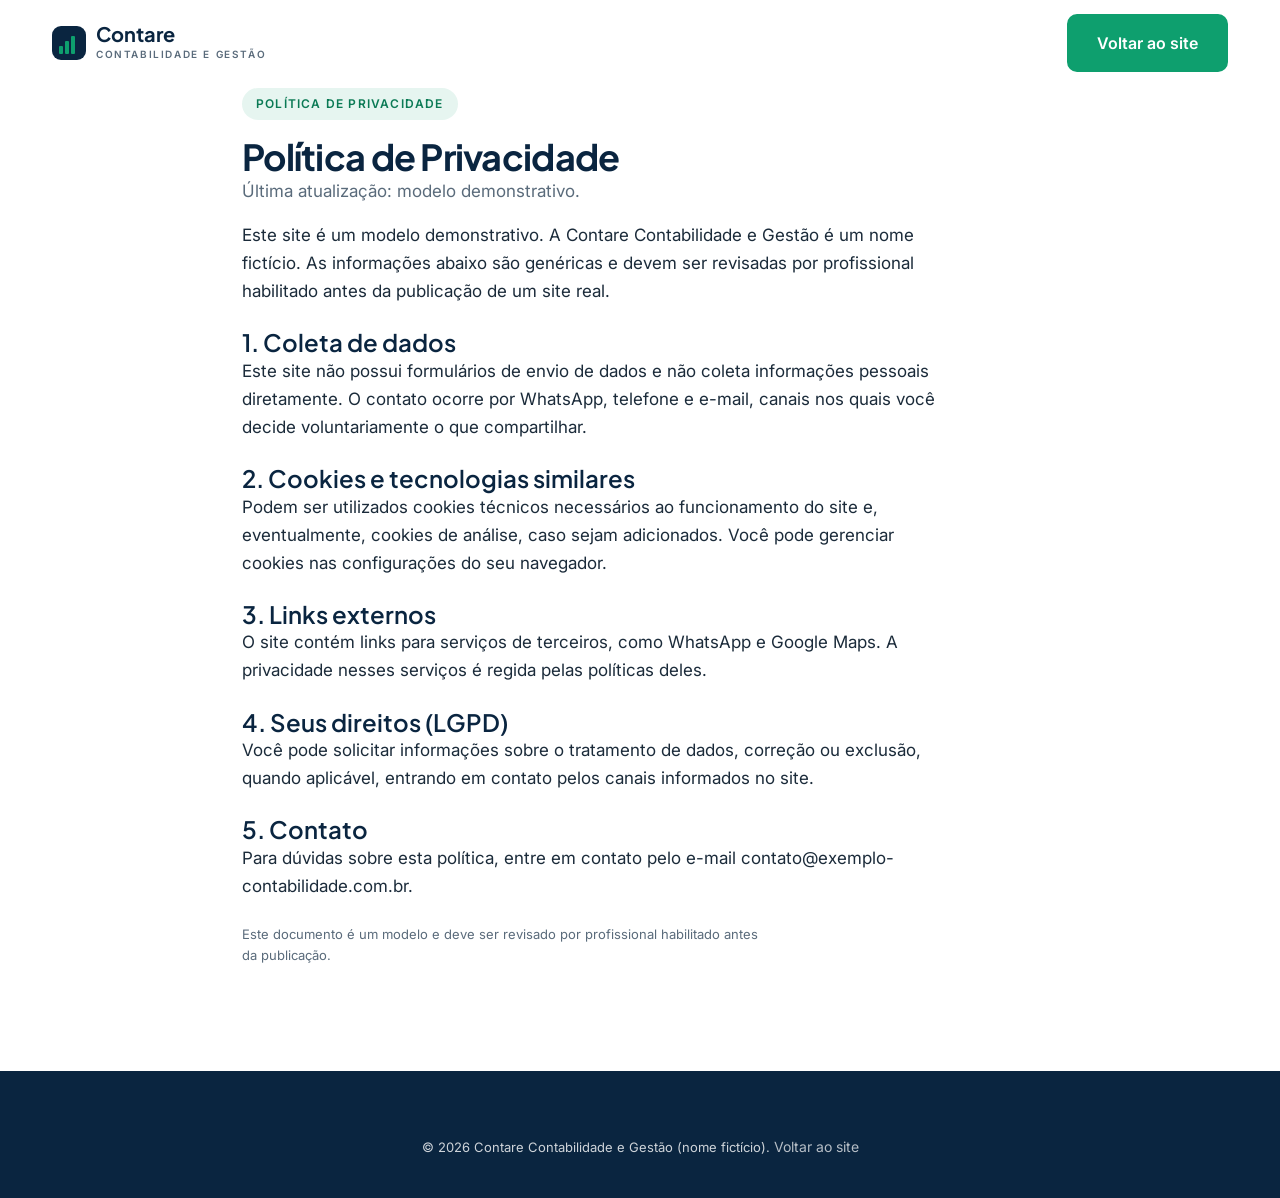
==== politica-de-privacidade.html @ 86873ee8 "first commit" ====
<!DOCTYPE html>
<html lang="pt-BR">
<head>
  <meta charset="UTF-8">
  <meta name="viewport" content="width=device-width, initial-scale=1.0">
  <title>Política de Privacidade | Contare Contabilidade e Gestão</title>
  <meta name="description" content="Política de privacidade do site da Contare Contabilidade e Gestão.">
  <link rel="canonical" href="https://www.seudominio.com.br/politica-de-privacidade.html">
  <meta name="theme-color" content="#0A2540">
  <link rel="icon" type="image/svg+xml" href="favicon/favicon.svg">
  <link rel="preconnect" href="https://fonts.googleapis.com">
  <link rel="preconnect" href="https://fonts.gstatic.com" crossorigin>
  <link href="https://fonts.googleapis.com/css2?family=Plus+Jakarta+Sans:wght@600;700&family=Inter:wght@400;500;600&display=swap" rel="stylesheet">
  <link href="https://cdn.jsdelivr.net/npm/bootstrap@5.3.8/dist/css/bootstrap.min.css" rel="stylesheet" integrity="sha384-sRIl4kxILFvY47J16cr9ZwB07vP4J8+LH7qKQnuqkuIAvNWLzeN8tE5YBujZqJLB" crossorigin="anonymous">
  <link href="https://cdn.jsdelivr.net/npm/bootstrap-icons@1.11.3/font/bootstrap-icons.min.css" rel="stylesheet">
  <link href="css/style.css" rel="stylesheet">
</head>
<body>
  <a class="skip-link" href="#conteudo">Pular para o conteúdo</a>
  <header class="site-header">
    <div class="container">
      <nav class="navbar navbar-expand-lg p-0" aria-label="Navegação principal">
        <a class="brand-logo" href="index.html"><svg width="34" height="34" viewBox="0 0 34 34" aria-hidden="true"><rect width="34" height="34" rx="9" fill="#0A2540"/><rect x="7" y="20" width="4" height="8" rx="1" fill="#0E9F6E"/><rect x="13" y="15" width="4" height="13" rx="1" fill="#0E9F6E"/><rect x="19" y="10" width="4" height="18" rx="1" fill="#0E9F6E"/></svg><div><div class="brand-name">Contare</div><div class="brand-sub">CONTABILIDADE E GESTÃO</div></div></a>
        <div class="ms-auto"><a class="btn-brand" href="index.html">Voltar ao site</a></div>
      </nav>
    </div>
  </header>
  <main id="conteudo" class="section">
    <div class="container" style="max-width:820px;">
      <span class="section-eyebrow">POLÍTICA DE PRIVACIDADE</span>
      <h1 style="font-size:36px;">Política de Privacidade</h1>
      <p style="color:var(--color-muted);">Última atualização: modelo demonstrativo.</p>
      <p>Este site é um modelo demonstrativo. A Contare Contabilidade e Gestão é um nome fictício. As informações abaixo são genéricas e devem ser revisadas por profissional habilitado antes da publicação de um site real.</p>
      <h3 style="margin-top:24px;">1. Coleta de dados</h3>
      <p>Este site não possui formulários de envio de dados e não coleta informações pessoais diretamente. O contato ocorre por WhatsApp, telefone e e-mail, canais nos quais você decide voluntariamente o que compartilhar.</p>
      <h3 style="margin-top:24px;">2. Cookies e tecnologias similares</h3>
      <p>Podem ser utilizados cookies técnicos necessários ao funcionamento do site e, eventualmente, cookies de análise, caso sejam adicionados. Você pode gerenciar cookies nas configurações do seu navegador.</p>
      <h3 style="margin-top:24px;">3. Links externos</h3>
      <p>O site contém links para serviços de terceiros, como WhatsApp e Google Maps. A privacidade nesses serviços é regida pelas políticas deles.</p>
      <h3 style="margin-top:24px;">4. Seus direitos (LGPD)</h3>
      <p>Você pode solicitar informações sobre o tratamento de dados, correção ou exclusão, quando aplicável, entrando em contato pelos canais informados no site.</p>
      <h3 style="margin-top:24px;">5. Contato</h3>
      <p>Para dúvidas sobre esta política, entre em contato pelo e-mail contato@exemplo-contabilidade.com.br.</p>
      <p style="font-size:13px;color:var(--color-muted);margin-top:24px;">Este documento é um modelo e deve ser revisado por profissional habilitado antes da publicação.</p>
    </div>
  </main>
  <footer class="site-footer">
    <div class="container text-center">
      <p style="font-size:13px;">© <span id="year2"></span> Contare Contabilidade e Gestão (nome fictício). <a href="index.html">Voltar ao site</a></p>
    </div>
  </footer>
  <script>document.getElementById('year2').textContent = new Date().getFullYear();</script>
</body>
</html>
---- css/style.css ----
/* =========================================================
   Contare Contabilidade e Gestão — estilos principais
   ========================================================= */

/* ---------- 1. Variáveis ---------- */
:root {
  --color-primary: #0A2540;
  --color-primary-light: #12395F;
  --color-secondary: #0E9F6E;
  --color-secondary-dark: #0B7A55;
  --color-accent: #7ED9A8;
  --color-bg: #FFFFFF;
  --color-surface: #F1F8F5;
  --color-text: #1B2B3A;
  --color-muted: #5A6B7B;
  --color-border: #DCE8E2;
  --color-cta: #0E9F6E;
  --color-whatsapp: #1FA855;
  --font-heading: 'Plus Jakarta Sans', system-ui, -apple-system, sans-serif;
  --font-body: 'Inter', system-ui, -apple-system, sans-serif;
  --radius-sm: 10px; --radius-md: 12px; --radius-lg: 14px; --radius-xl: 16px; --radius-2xl: 20px;
  --shadow-sm: 0 4px 14px rgba(10, 37, 64, 0.06);
  --shadow-md: 0 10px 30px rgba(10, 37, 64, 0.08);
  --shadow-lg: 0 18px 48px rgba(10, 37, 64, 0.12);
  --section-pad-y: 88px;
  --container-max: 1200px;
}

/* ---------- 2. Reset / base ---------- */
*, *::before, *::after { box-sizing: border-box; }
html { scroll-behavior: smooth; scroll-padding-top: 84px; }
body { font-family: var(--font-body); font-size: 17px; line-height: 1.65; color: var(--color-text); background: var(--color-bg); -webkit-font-smoothing: antialiased; text-rendering: optimizeLegibility; overflow-x: hidden; }
img { max-width: 100%; height: auto; display: block; }
a { color: var(--color-secondary-dark); text-decoration: none; }
a:hover { color: var(--color-secondary); }
:focus-visible { outline: 3px solid var(--color-accent); outline-offset: 2px; border-radius: 4px; }
h1, h2, h3, h4 { font-family: var(--font-heading); color: var(--color-primary); line-height: 1.15; margin: 0; }
h1 { font-size: clamp(32px, 5vw, 56px); font-weight: 700; letter-spacing: -0.02em; }
h2 { font-size: clamp(28px, 3.6vw, 40px); font-weight: 700; letter-spacing: -0.01em; }
h3 { font-size: clamp(20px, 2vw, 24px); font-weight: 600; }
p { margin: 0 0 1rem; }
.section p, .hero p { max-width: 65ch; }
.container { max-width: var(--container-max); }
.section { padding: var(--section-pad-y) 0; }
.section-sm { padding: 56px 0; }
.section-surface { background: var(--color-surface); }
.section-dark { background: var(--color-primary); color: #fff; }
.section-dark h1, .section-dark h2, .section-dark h3 { color: #fff; }
.section-dark p { color: rgba(255,255,255,0.85); max-width: 65ch; }
.section-eyebrow { display: inline-block; font-size: 12px; font-weight: 600; letter-spacing: 0.1em; text-transform: uppercase; color: var(--color-secondary-dark); background: rgba(14, 159, 110, 0.1); padding: 6px 14px; border-radius: 999px; margin-bottom: 16px; }
.section-dark .section-eyebrow { color: var(--color-accent); background: rgba(126, 217, 168, 0.15); }
.section-title { margin-bottom: 16px; }
.section-subtitle { color: var(--color-muted); font-size: 18px; max-width: 60ch; margin-bottom: 40px; }
.section-dark .section-subtitle { color: rgba(255,255,255,0.75); }
/* ---------- 3. Botões ---------- */
.btn-brand { display: inline-flex; align-items: center; justify-content: center; gap: 8px; background: var(--color-cta); color: #fff; font-weight: 600; font-size: 16px; padding: 14px 28px; border-radius: var(--radius-sm); border: 2px solid var(--color-cta); transition: background .25s ease, transform .25s ease, box-shadow .25s ease, border-color .25s ease; min-height: 48px; }
.btn-brand:hover { background: var(--color-secondary-dark); border-color: var(--color-secondary-dark); color: #fff; transform: translateY(-1px); box-shadow: var(--shadow-md); }
.btn-brand:focus-visible { outline: 3px solid var(--color-accent); outline-offset: 2px; }
.btn-outline-brand { display: inline-flex; align-items: center; justify-content: center; gap: 8px; background: transparent; color: var(--color-primary); font-weight: 600; font-size: 16px; padding: 14px 28px; border-radius: var(--radius-sm); border: 1.5px solid var(--color-primary); transition: all .25s ease; min-height: 48px; }
.btn-outline-brand:hover { background: var(--color-primary); color: #fff; transform: translateY(-1px); }
.section-dark .btn-outline-brand { color: #fff; border-color: #fff; }
.section-dark .btn-outline-brand:hover { background: #fff; color: var(--color-primary); }
.btn-whatsapp { display: inline-flex; align-items: center; justify-content: center; gap: 8px; background: var(--color-whatsapp); color: #fff; font-weight: 600; font-size: 16px; padding: 14px 28px; border-radius: var(--radius-sm); border: 2px solid var(--color-whatsapp); transition: all .25s ease; min-height: 48px; }
.btn-whatsapp:hover { background: #18894a; border-color: #18894a; color: #fff; transform: translateY(-1px); box-shadow: var(--shadow-md); }
.btn-lg { padding: 16px 32px; font-size: 17px; }

/* ---------- 4. Header ---------- */
.site-header { position: fixed; top: 0; left: 0; right: 0; z-index: 1030; background: rgba(255,255,255,0.85); backdrop-filter: blur(10px); -webkit-backdrop-filter: blur(10px); border-bottom: 1px solid transparent; transition: padding .25s ease, box-shadow .25s ease, background .25s ease; padding: 14px 0; }
.site-header.is-scrolled { padding: 8px 0; box-shadow: var(--shadow-sm); border-bottom-color: var(--color-border); background: rgba(255,255,255,0.95); }
.brand-logo { display: flex; align-items: center; gap: 10px; color: var(--color-primary); }
.brand-logo .brand-name { font-family: var(--font-heading); font-weight: 700; font-size: 20px; color: var(--color-primary); line-height: 1; }
.brand-logo .brand-sub { font-size: 10px; letter-spacing: 0.16em; color: var(--color-muted); font-weight: 600; margin-top: 2px; }
.nav-link-custom { color: var(--color-text); font-weight: 500; font-size: 15px; padding: 8px 12px; border-radius: 8px; transition: color .2s, background .2s; min-height: 44px; display: inline-flex; align-items: center; }
.nav-link-custom:hover, .nav-link-custom.active { color: var(--color-secondary-dark); background: rgba(14,159,110,0.08); }
.skip-link { position: absolute; left: -9999px; top: 0; z-index: 9999; background: var(--color-primary); color: #fff; padding: 10px 16px; border-radius: 0 0 8px 0; }
.skip-link:focus { left: 0; }
@media (max-width: 991.98px) { .navbar-collapse { background: #fff; padding: 16px; border-radius: var(--radius-lg); box-shadow: var(--shadow-md); margin-top: 12px; } .navbar-nav .nav-link-custom { width: 100%; } .navbar-nav .btn-brand { width: 100%; margin-top: 8px; } }
/* ---------- 5. Hero ---------- */
.hero { position: relative; min-height: 85vh; display: flex; align-items: center; background: linear-gradient(180deg, #FFFFFF 0%, var(--color-surface) 100%); padding-top: 100px; overflow: hidden; }
.hero::before { content: ''; position: absolute; inset: 0; background-image: radial-gradient(rgba(14,159,110,0.12) 1px, transparent 1px); background-size: 24px 24px; opacity: 0.6; pointer-events: none; }
.hero-grid { position: relative; z-index: 1; }
.hero-visual { position: relative; }
.hero-img { border-radius: var(--radius-2xl); box-shadow: var(--shadow-lg); aspect-ratio: 4 / 5; object-fit: cover; width: 100%; }
.floating-card { position: absolute; background: #fff; border: 1px solid var(--color-border); border-radius: var(--radius-lg); box-shadow: var(--shadow-md); padding: 14px 16px; font-size: 13px; color: var(--color-text); max-width: 220px; }
.floating-card .fc-title { font-weight: 600; color: var(--color-primary); margin-bottom: 6px; font-size: 13px; }
.floating-card .badge-illustrative { font-size: 10px; color: var(--color-muted); background: var(--color-surface); padding: 2px 8px; border-radius: 999px; display: inline-block; margin-top: 6px; }
.fc-bars { display: flex; align-items: flex-end; gap: 6px; height: 44px; margin-top: 6px; }
.fc-bars span { width: 12px; background: var(--color-secondary); border-radius: 4px 4px 0 0; display: block; transform-origin: bottom; animation: growBar 1.2s ease forwards; }
.fc-bars span:nth-child(1){ height: 30%; animation-delay:.1s; }
.fc-bars span:nth-child(2){ height: 55%; animation-delay:.25s; }
.fc-bars span:nth-child(3){ height: 78%; animation-delay:.4s; }
.fc-bars span:nth-child(4){ height: 100%; animation-delay:.55s; }
@keyframes growBar { from { transform: scaleY(0); } to { transform: scaleY(1); } }
.fc-checklist li { list-style: none; padding: 2px 0; display: flex; align-items: center; gap: 6px; font-size: 13px; }
.fc-checklist li i { color: var(--color-secondary); }
.floating-1 { top: -18px; left: -24px; animation: floatY 6s ease-in-out infinite; }
.floating-2 { bottom: 40px; right: -28px; animation: floatY 7s ease-in-out infinite; }
.floating-3 { top: 40%; right: -20px; animation: floatY 5.5s ease-in-out infinite; }
@keyframes floatY { 0%,100% { transform: translateY(0); } 50% { transform: translateY(-6px); } }
.trust-row { display: flex; flex-wrap: wrap; gap: 16px 24px; margin-top: 24px; }
.trust-item { display: flex; align-items: center; gap: 8px; font-size: 14px; color: var(--color-muted); font-weight: 500; }
.trust-item i { color: var(--color-secondary); font-size: 18px; }
.hero-note { font-size: 12px; color: var(--color-muted); margin-top: 20px; }

/* ---------- 6. Quick services strip ---------- */
.quick-strip { background: #fff; border-radius: var(--radius-xl); box-shadow: var(--shadow-lg); padding: 20px; margin-top: -48px; position: relative; z-index: 2; }
.quick-item { display: flex; align-items: center; gap: 12px; padding: 14px 16px; border-radius: var(--radius-md); border: 1px solid var(--color-border); transition: all .25s; color: var(--color-text); height: 100%; }
.quick-item:hover { border-color: var(--color-secondary); background: var(--color-surface); transform: translateY(-2px); }
.quick-item .qi-icon { width: 44px; height: 44px; border-radius: var(--radius-md); background: rgba(14,159,110,0.1); display: flex; align-items: center; justify-content: center; color: var(--color-secondary-dark); font-size: 20px; flex-shrink: 0; }
.quick-item .qi-title { font-weight: 600; font-size: 15px; color: var(--color-primary); }
/* ---------- 7. Cards ---------- */
.card-base { background: #fff; border: 1px solid var(--color-border); border-radius: var(--radius-lg); box-shadow: var(--shadow-sm); padding: 28px; height: 100%; transition: transform .25s ease, box-shadow .25s ease, border-color .25s ease; }
.card-base:hover { transform: translateY(-4px); box-shadow: var(--shadow-md); border-color: var(--color-secondary); }
.icon-box { width: 48px; height: 48px; border-radius: var(--radius-md); background: rgba(14,159,110,0.1); color: var(--color-secondary-dark); display: flex; align-items: center; justify-content: center; font-size: 22px; margin-bottom: 16px; }
.card-service { display: flex; flex-direction: column; }
.card-service h3 { margin-bottom: 8px; }
.card-service p { color: var(--color-muted); font-size: 15px; flex-grow: 1; }
.card-service .card-link { color: var(--color-secondary-dark); font-weight: 600; font-size: 14px; margin-top: 12px; display: inline-flex; align-items: center; gap: 4px; }
.card-service .card-link:hover { gap: 8px; }

/* ---------- 8. About ---------- */
.about-img { border-radius: var(--radius-2xl); box-shadow: var(--shadow-lg); aspect-ratio: 4/5; object-fit: cover; width: 100%; position: relative; }
.about-geom { position: absolute; bottom: -20px; right: -20px; width: 120px; height: 120px; border-radius: 50%; background: var(--color-accent); opacity: 0.4; z-index: -1; }
.check-list { list-style: none; padding: 0; margin: 20px 0; }
.check-list li { display: flex; align-items: flex-start; gap: 10px; padding: 6px 0; font-size: 16px; }
.check-list li i { color: var(--color-secondary); font-size: 20px; margin-top: 2px; flex-shrink: 0; }
.crc-block { background: var(--color-surface); border: 1px solid var(--color-border); border-radius: var(--radius-md); padding: 16px 20px; font-size: 14px; color: var(--color-muted); margin-top: 20px; }
.crc-block strong { color: var(--color-primary); }

/* ---------- 9. MEI ---------- */
.mei-panel { background: #fff; border: 1px solid var(--color-border); border-radius: var(--radius-xl); box-shadow: var(--shadow-md); padding: 24px; }
.mei-panel .panel-head { display: flex; justify-content: space-between; align-items: center; margin-bottom: 16px; }
.mei-panel .panel-title { font-weight: 600; color: var(--color-primary); font-size: 15px; }
.status-pill { font-size: 11px; font-weight: 600; padding: 4px 10px; border-radius: 999px; }
.status-ok { background: rgba(14,159,110,0.12); color: var(--color-secondary-dark); }
.status-pending { background: rgba(245,158,11,0.12); color: #92400e; }
.mei-row { display: flex; justify-content: space-between; align-items: center; padding: 12px 0; border-bottom: 1px solid var(--color-border); font-size: 14px; }
.mei-row:last-child { border-bottom: none; }
.mei-row .label { color: var(--color-text); }
.mei-row .status { display: flex; align-items: center; gap: 6px; }

/* ---------- 10. Empresas ---------- */
.feature-block { text-align: left; }
.chips { display: flex; flex-wrap: wrap; gap: 8px; margin-top: 20px; }
.chip { display: inline-flex; align-items: center; padding: 8px 14px; border-radius: 999px; background: var(--color-surface); border: 1px solid var(--color-border); font-size: 14px; font-weight: 500; color: var(--color-primary); transition: all .2s; }
.chip:hover { background: var(--color-secondary); color: #fff; border-color: var(--color-secondary); }
/* ---------- 11. Abertura ---------- */
.track-card { background: rgba(255,255,255,0.08); border: 1px solid rgba(255,255,255,0.15); border-radius: var(--radius-lg); padding: 24px; color: #fff; height: 100%; backdrop-filter: blur(4px); }
.track-card h3 { color: #fff; margin-bottom: 12px; }
.track-card ul { list-style: none; padding: 0; margin: 0; }
.track-card li { padding: 6px 0; display: flex; align-items: flex-start; gap: 8px; font-size: 15px; color: rgba(255,255,255,0.85); }
.track-card li i { color: var(--color-accent); margin-top: 4px; }

/* ---------- 12. Como funciona ---------- */
.timeline { position: relative; display: flex; justify-content: space-between; gap: 16px; flex-wrap: wrap; }
.timeline::before { content: ''; position: absolute; top: 30px; left: 5%; right: 5%; height: 2px; background: var(--color-border); z-index: 0; }
.timeline-step { position: relative; z-index: 1; flex: 1; min-width: 160px; text-align: center; padding: 0 8px; }
.timeline-num { width: 60px; height: 60px; border-radius: 50%; background: var(--color-secondary); color: #fff; display: flex; align-items: center; justify-content: center; font-family: var(--font-heading); font-weight: 700; font-size: 22px; margin: 0 auto 16px; box-shadow: var(--shadow-sm); }
.timeline-step h3 { font-size: 17px; margin-bottom: 6px; }
.timeline-step p { font-size: 14px; color: var(--color-muted); margin: 0; }

/* ---------- 13. Diferenciais + gráfico ---------- */
.diff-card { text-align: center; }
.diff-card .icon-box { margin: 0 auto 14px; }
.diff-card h3 { font-size: 17px; margin-bottom: 4px; }
.diff-card p { font-size: 14px; color: var(--color-muted); margin: 0; }
.illustrative-chart { background: #fff; border: 1px solid var(--color-border); border-radius: var(--radius-xl); padding: 24px; box-shadow: var(--shadow-sm); }
.chart-bars { display: flex; align-items: flex-end; gap: 12px; height: 140px; margin-top: 12px; }
.chart-bar { flex: 1; background: linear-gradient(180deg, var(--color-secondary), var(--color-secondary-dark)); border-radius: 6px 6px 0 0; transform-origin: bottom; transform: scaleY(0); transition: transform 1s ease; }
.chart-bar.in-view { transform: scaleY(1); }
.chart-labels { display: flex; gap: 12px; margin-top: 8px; }
.chart-labels span { flex: 1; text-align: center; font-size: 11px; color: var(--color-muted); }
.illustrative-note { font-size: 11px; color: var(--color-muted); margin-top: 8px; font-style: italic; }
.donut-wrap { position: relative; width: 120px; height: 120px; }
.donut-wrap svg { transform: rotate(-90deg); }
.donut-wrap .donut-center { position: absolute; inset: 0; display: flex; align-items: center; justify-content: center; font-size: 12px; font-weight: 600; color: var(--color-muted); }

/* ---------- 14. FAQ ---------- */
.faq-wrap { max-width: 820px; margin: 0 auto; }
.accordion-item { border: 1px solid var(--color-border); border-radius: var(--radius-md) !important; margin-bottom: 12px; overflow: hidden; }
.accordion-button { font-weight: 600; color: var(--color-primary); padding: 18px 20px; }
.accordion-button:not(.collapsed) { background: var(--color-surface); color: var(--color-secondary-dark); box-shadow: none; }
.accordion-body { color: var(--color-muted); font-size: 15px; padding: 0 20px 20px; }

/* ---------- 15. CTA final ---------- */
.cta-final { position: relative; overflow: hidden; }
.cta-final::before { content: ''; position: absolute; top: -60px; right: -60px; width: 240px; height: 240px; border-radius: 50%; background: var(--color-secondary); opacity: 0.15; }
.cta-final::after { content: ''; position: absolute; bottom: -80px; left: -80px; width: 200px; height: 200px; border-radius: 50%; background: var(--color-accent); opacity: 0.12; }

/* ---------- 16. Contato ---------- */
.contact-card { background: #fff; border: 1px solid var(--color-border); border-radius: var(--radius-lg); padding: 24px; height: 100%; }
.contact-item { display: flex; align-items: flex-start; gap: 14px; padding: 12px 0; }
.contact-item i { color: var(--color-secondary); font-size: 22px; margin-top: 2px; }
.contact-item .ci-label { font-size: 12px; color: var(--color-muted); text-transform: uppercase; letter-spacing: 0.08em; font-weight: 600; }
.contact-item .ci-value { color: var(--color-primary); font-weight: 500; font-size: 16px; }
.contact-item a { color: var(--color-primary); }
.contact-item a:hover { color: var(--color-secondary-dark); }
.service-chips { display: flex; flex-wrap: wrap; gap: 8px; }
.service-chip { padding: 10px 16px; border-radius: 999px; border: 1.5px solid var(--color-border); background: #fff; font-size: 14px; font-weight: 500; color: var(--color-text); cursor: pointer; transition: all .2s; min-height: 40px; }
.service-chip:hover { border-color: var(--color-secondary); }
.service-chip.active { background: var(--color-secondary); color: #fff; border-color: var(--color-secondary); }
.service-chip input { position: absolute; opacity: 0; pointer-events: none; }
.map-wrap { border-radius: var(--radius-lg); overflow: hidden; border: 1px solid var(--color-border); }
.map-wrap iframe { width: 100%; height: 260px; border: 0; display: block; }
/* ---------- 17. Footer ---------- */
.site-footer { background: var(--color-primary); color: rgba(255,255,255,0.8); padding: 64px 0 24px; }
.site-footer h4 { color: #fff; font-size: 15px; font-weight: 600; margin-bottom: 16px; }
.site-footer a { color: rgba(255,255,255,0.7); font-size: 14px; }
.site-footer a:hover { color: var(--color-accent); }
.site-footer ul { list-style: none; padding: 0; margin: 0; }
.site-footer li { margin-bottom: 8px; }
.footer-brand .brand-name { color: #fff; }
.footer-brand .brand-sub { color: rgba(255,255,255,0.6); }
.footer-bottom { border-top: 1px solid rgba(255,255,255,0.12); margin-top: 40px; padding-top: 20px; font-size: 13px; color: rgba(255,255,255,0.55); }
.footer-note { font-size: 12px; color: rgba(255,255,255,0.5); margin-top: 8px; line-height: 1.5; }

/* ---------- 18. Floating buttons ---------- */
.fab-whatsapp { position: fixed; bottom: 24px; right: 24px; z-index: 1040; width: 56px; height: 56px; border-radius: 50%; background: var(--color-whatsapp); color: #fff; display: flex; align-items: center; justify-content: center; font-size: 26px; box-shadow: 0 8px 24px rgba(31,168,85,0.4); transition: transform .25s, opacity .25s; opacity: 0; pointer-events: none; transform: translateY(12px); }
.fab-whatsapp.visible { opacity: 1; pointer-events: auto; transform: translateY(0); }
.fab-whatsapp:hover { transform: translateY(-2px) scale(1.05); }
.back-to-top { position: fixed; bottom: 92px; right: 24px; z-index: 1039; width: 44px; height: 44px; border-radius: 50%; background: var(--color-primary); color: #fff; display: flex; align-items: center; justify-content: center; font-size: 18px; box-shadow: var(--shadow-sm); transition: opacity .25s, transform .25s; opacity: 0; pointer-events: none; transform: translateY(12px); }
.back-to-top.visible { opacity: 1; pointer-events: auto; transform: translateY(0); }

/* ---------- 19. Reveal ---------- */
.reveal { opacity: 0; transform: translateY(20px); transition: opacity .7s ease, transform .7s ease; }
.reveal.in-view { opacity: 1; transform: translateY(0); }

/* ---------- 20. Modal ---------- */
.modal-content { border-radius: var(--radius-xl); border: none; box-shadow: var(--shadow-lg); }
.modal-header { border-bottom: 1px solid var(--color-border); padding: 20px 24px; }
.modal-body { padding: 24px; color: var(--color-muted); }
.modal-footer { border-top: 1px solid var(--color-border); padding: 16px 24px; }

/* ---------- 21. Responsividade ---------- */
@media (max-width: 991.98px) {
  :root { --section-pad-y: 64px; }
  .hero { min-height: auto; padding-top: 90px; padding-bottom: 40px; }
  .floating-1, .floating-2, .floating-3 { position: static; margin-top: 12px; max-width: 100%; animation: none; }
  .hero-visual { margin-top: 24px; }
  .hero-img { aspect-ratio: 4 / 3; }
  .timeline::before { display: none; }
  .timeline-step { text-align: left; display: flex; align-items: flex-start; gap: 16px; }
  .timeline-num { margin: 0; flex-shrink: 0; }
  .quick-strip { margin-top: 24px; }
}
@media (max-width: 767.98px) {
  :root { --section-pad-y: 56px; }
  body { font-size: 16px; }
  .floating-card { position: static; margin-bottom: 12px; max-width: 100%; }
  .fab-whatsapp { bottom: 16px; right: 16px; }
  .back-to-top { bottom: 80px; right: 16px; }
  .btn-brand, .btn-outline-brand, .btn-whatsapp { width: 100%; }
}
@media (max-width: 575.98px) { .container { padding-left: 16px; padding-right: 16px; } }

/* ---------- 22. Reduced motion ---------- */
@media (prefers-reduced-motion: reduce) {
  *, *::before, *::after { animation-duration: 0.001ms !important; animation-iteration-count: 1 !important; transition-duration: 0.001ms !important; }
  .reveal { opacity: 1; transform: none; }
  html { scroll-behavior: auto; }
}
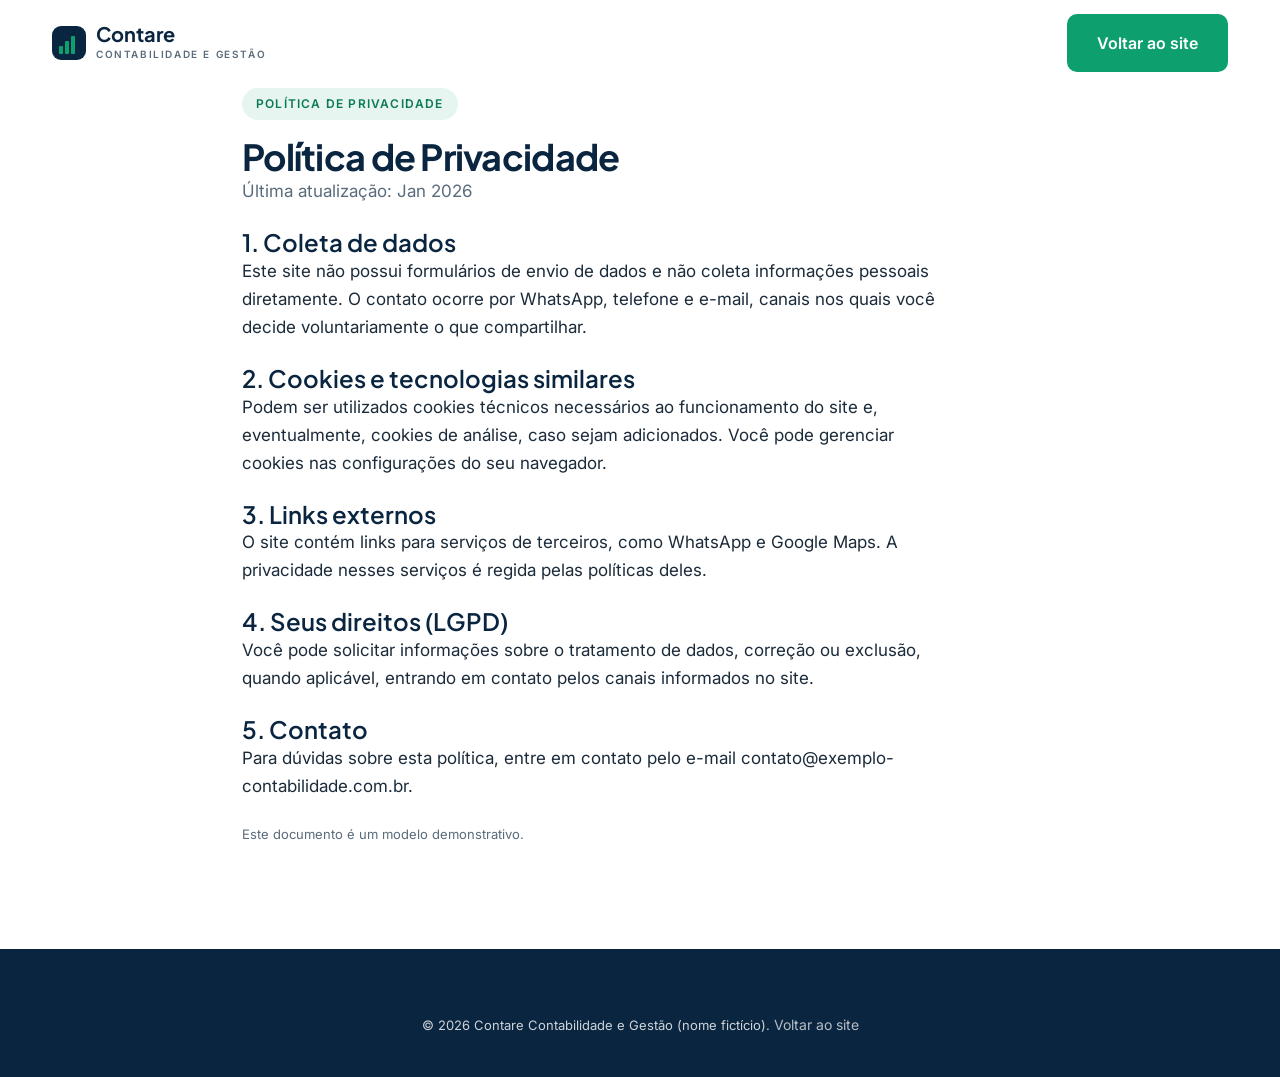
==== commit db4e8136: "ajuste de mensagens e responsividade" ====
--- a/politica-de-privacidade.html
+++ b/politica-de-privacidade.html
@@ -29,8 +29,7 @@
     <div class="container" style="max-width:820px;">
       <span class="section-eyebrow">POLÍTICA DE PRIVACIDADE</span>
       <h1 style="font-size:36px;">Política de Privacidade</h1>
-      <p style="color:var(--color-muted);">Última atualização: modelo demonstrativo.</p>
-      <p>Este site é um modelo demonstrativo. A Contare Contabilidade e Gestão é um nome fictício. As informações abaixo são genéricas e devem ser revisadas por profissional habilitado antes da publicação de um site real.</p>
+      <p style="color:var(--color-muted);">Última atualização: Jan 2026</p>
       <h3 style="margin-top:24px;">1. Coleta de dados</h3>
       <p>Este site não possui formulários de envio de dados e não coleta informações pessoais diretamente. O contato ocorre por WhatsApp, telefone e e-mail, canais nos quais você decide voluntariamente o que compartilhar.</p>
       <h3 style="margin-top:24px;">2. Cookies e tecnologias similares</h3>
@@ -41,7 +40,7 @@
       <p>Você pode solicitar informações sobre o tratamento de dados, correção ou exclusão, quando aplicável, entrando em contato pelos canais informados no site.</p>
       <h3 style="margin-top:24px;">5. Contato</h3>
       <p>Para dúvidas sobre esta política, entre em contato pelo e-mail contato@exemplo-contabilidade.com.br.</p>
-      <p style="font-size:13px;color:var(--color-muted);margin-top:24px;">Este documento é um modelo e deve ser revisado por profissional habilitado antes da publicação.</p>
+      <p style="font-size:13px;color:var(--color-muted);margin-top:24px;">Este documento é um modelo demonstrativo.</p>
     </div>
   </main>
   <footer class="site-footer">
--- a/css/style.css
+++ b/css/style.css
@@ -1,8 +1,7 @@
-/* =========================================================
-   Contare Contabilidade e Gestão — estilos principais
+﻿/* =========================================================
+   Contare Contabilidade e GestÃ£o â€” estilos principais
    ========================================================= */
-
-/* ---------- 1. Variáveis ---------- */
+/* ---------- 1. VariÃ¡veis ---------- */
 :root {
   --color-primary: #0A2540;
   --color-primary-light: #12395F;
@@ -18,244 +17,1169 @@
   --color-whatsapp: #1FA855;
   --font-heading: 'Plus Jakarta Sans', system-ui, -apple-system, sans-serif;
   --font-body: 'Inter', system-ui, -apple-system, sans-serif;
-  --radius-sm: 10px; --radius-md: 12px; --radius-lg: 14px; --radius-xl: 16px; --radius-2xl: 20px;
+  --radius-sm: 10px;
+  --radius-md: 12px;
+  --radius-lg: 14px;
+  --radius-xl: 16px;
+  --radius-2xl: 20px;
   --shadow-sm: 0 4px 14px rgba(10, 37, 64, 0.06);
   --shadow-md: 0 10px 30px rgba(10, 37, 64, 0.08);
   --shadow-lg: 0 18px 48px rgba(10, 37, 64, 0.12);
   --section-pad-y: 88px;
   --container-max: 1200px;
 }
-
 /* ---------- 2. Reset / base ---------- */
-*, *::before, *::after { box-sizing: border-box; }
-html { scroll-behavior: smooth; scroll-padding-top: 84px; }
-body { font-family: var(--font-body); font-size: 17px; line-height: 1.65; color: var(--color-text); background: var(--color-bg); -webkit-font-smoothing: antialiased; text-rendering: optimizeLegibility; overflow-x: hidden; }
-img { max-width: 100%; height: auto; display: block; }
-a { color: var(--color-secondary-dark); text-decoration: none; }
-a:hover { color: var(--color-secondary); }
-:focus-visible { outline: 3px solid var(--color-accent); outline-offset: 2px; border-radius: 4px; }
-h1, h2, h3, h4 { font-family: var(--font-heading); color: var(--color-primary); line-height: 1.15; margin: 0; }
-h1 { font-size: clamp(32px, 5vw, 56px); font-weight: 700; letter-spacing: -0.02em; }
-h2 { font-size: clamp(28px, 3.6vw, 40px); font-weight: 700; letter-spacing: -0.01em; }
-h3 { font-size: clamp(20px, 2vw, 24px); font-weight: 600; }
-p { margin: 0 0 1rem; }
-.section p, .hero p { max-width: 65ch; }
-.container { max-width: var(--container-max); }
-.section { padding: var(--section-pad-y) 0; }
-.section-sm { padding: 56px 0; }
-.section-surface { background: var(--color-surface); }
-.section-dark { background: var(--color-primary); color: #fff; }
-.section-dark h1, .section-dark h2, .section-dark h3 { color: #fff; }
-.section-dark p { color: rgba(255,255,255,0.85); max-width: 65ch; }
-.section-eyebrow { display: inline-block; font-size: 12px; font-weight: 600; letter-spacing: 0.1em; text-transform: uppercase; color: var(--color-secondary-dark); background: rgba(14, 159, 110, 0.1); padding: 6px 14px; border-radius: 999px; margin-bottom: 16px; }
-.section-dark .section-eyebrow { color: var(--color-accent); background: rgba(126, 217, 168, 0.15); }
-.section-title { margin-bottom: 16px; }
-.section-subtitle { color: var(--color-muted); font-size: 18px; max-width: 60ch; margin-bottom: 40px; }
-.section-dark .section-subtitle { color: rgba(255,255,255,0.75); }
-/* ---------- 3. Botões ---------- */
-.btn-brand { display: inline-flex; align-items: center; justify-content: center; gap: 8px; background: var(--color-cta); color: #fff; font-weight: 600; font-size: 16px; padding: 14px 28px; border-radius: var(--radius-sm); border: 2px solid var(--color-cta); transition: background .25s ease, transform .25s ease, box-shadow .25s ease, border-color .25s ease; min-height: 48px; }
-.btn-brand:hover { background: var(--color-secondary-dark); border-color: var(--color-secondary-dark); color: #fff; transform: translateY(-1px); box-shadow: var(--shadow-md); }
-.btn-brand:focus-visible { outline: 3px solid var(--color-accent); outline-offset: 2px; }
-.btn-outline-brand { display: inline-flex; align-items: center; justify-content: center; gap: 8px; background: transparent; color: var(--color-primary); font-weight: 600; font-size: 16px; padding: 14px 28px; border-radius: var(--radius-sm); border: 1.5px solid var(--color-primary); transition: all .25s ease; min-height: 48px; }
-.btn-outline-brand:hover { background: var(--color-primary); color: #fff; transform: translateY(-1px); }
-.section-dark .btn-outline-brand { color: #fff; border-color: #fff; }
-.section-dark .btn-outline-brand:hover { background: #fff; color: var(--color-primary); }
-.btn-whatsapp { display: inline-flex; align-items: center; justify-content: center; gap: 8px; background: var(--color-whatsapp); color: #fff; font-weight: 600; font-size: 16px; padding: 14px 28px; border-radius: var(--radius-sm); border: 2px solid var(--color-whatsapp); transition: all .25s ease; min-height: 48px; }
-.btn-whatsapp:hover { background: #18894a; border-color: #18894a; color: #fff; transform: translateY(-1px); box-shadow: var(--shadow-md); }
-.btn-lg { padding: 16px 32px; font-size: 17px; }
-
+*, *::before, *::after {
+  box-sizing: border-box;
+}
+html {
+  scroll-behavior: smooth;
+  scroll-padding-top: 84px;
+}
+body {
+  font-family: var(--font-body);
+  font-size: 17px;
+  line-height: 1.65;
+  color: var(--color-text);
+  background: var(--color-bg);
+  -webkit-font-smoothing: antialiased;
+  text-rendering: optimizeLegibility;
+  overflow-x: hidden;
+}
+img {
+  max-width: 100%;
+  height: auto;
+  display: block;
+}
+a {
+  color: var(--color-secondary-dark);
+  text-decoration: none;
+}
+a:hover {
+  color: var(--color-secondary);
+}
+:focus-visible {
+  outline: 3px solid var(--color-accent);
+  outline-offset: 2px;
+  border-radius: 4px;
+}
+h1, h2, h3, h4 {
+  font-family: var(--font-heading);
+  color: var(--color-primary);
+  line-height: 1.15;
+  margin: 0;
+}
+h1 {
+  font-size: clamp(32px, 5vw, 56px);
+  font-weight: 700;
+  letter-spacing: -0.02em;
+}
+h2 {
+  font-size: clamp(28px, 3.6vw, 40px);
+  font-weight: 700;
+  letter-spacing: -0.01em;
+}
+h3 {
+  font-size: clamp(20px, 2vw, 24px);
+  font-weight: 600;
+}
+p {
+  margin: 0 0 1rem;
+}
+.section p, .hero p {
+  max-width: 65ch;
+}
+.container {
+  max-width: var(--container-max);
+}
+.section {
+  padding: var(--section-pad-y) 0;
+}
+.section-sm {
+  padding: 56px 0;
+}
+.section-surface {
+  background: var(--color-surface);
+}
+.section-dark {
+  background: var(--color-primary);
+  color: #fff;
+}
+.section-dark h1, .section-dark h2, .section-dark h3 {
+  color: #fff;
+}
+.section-dark p {
+  color: rgba(255,255,255,0.85);
+  max-width: 65ch;
+}
+.section-eyebrow {
+  display: inline-block;
+  font-size: 12px;
+  font-weight: 600;
+  letter-spacing: 0.1em;
+  text-transform: uppercase;
+  color: var(--color-secondary-dark);
+  background: rgba(14, 159, 110, 0.1);
+  padding: 6px 14px;
+  border-radius: 999px;
+  margin-bottom: 16px;
+}
+.section-dark .section-eyebrow {
+  color: var(--color-accent);
+  background: rgba(126, 217, 168, 0.15);
+}
+.section-title {
+  margin-bottom: 16px;
+}
+.section-subtitle {
+  color: var(--color-muted);
+  font-size: 18px;
+  max-width: 60ch;
+  margin-bottom: 40px;
+}
+.section-dark .section-subtitle {
+  color: rgba(255,255,255,0.75);
+}
+/* ---------- 3. BotÃµes ---------- */
+.btn-brand {
+  display: inline-flex;
+  align-items: center;
+  justify-content: center;
+  gap: 8px;
+  background: var(--color-cta);
+  color: #fff;
+  font-weight: 600;
+  font-size: 16px;
+  padding: 14px 28px;
+  border-radius: var(--radius-sm);
+  border: 2px solid var(--color-cta);
+  transition: background .25s ease, transform .25s ease, box-shadow .25s ease, border-color .25s ease;
+  min-height: 48px;
+}
+.btn-brand:hover {
+  background: var(--color-secondary-dark);
+  border-color: var(--color-secondary-dark);
+  color: #fff;
+  transform: translateY(-1px);
+  box-shadow: var(--shadow-md);
+}
+.btn-brand:focus-visible {
+  outline: 3px solid var(--color-accent);
+  outline-offset: 2px;
+}
+.btn-outline-brand {
+  display: inline-flex;
+  align-items: center;
+  justify-content: center;
+  gap: 8px;
+  background: transparent;
+  color: var(--color-primary);
+  font-weight: 600;
+  font-size: 16px;
+  padding: 14px 28px;
+  border-radius: var(--radius-sm);
+  border: 1.5px solid var(--color-primary);
+  transition: all .25s ease;
+  min-height: 48px;
+}
+.btn-outline-brand:hover {
+  background: var(--color-primary);
+  color: #fff;
+  transform: translateY(-1px);
+}
+.section-dark .btn-outline-brand {
+  color: #fff;
+  border-color: #fff;
+}
+.section-dark .btn-outline-brand:hover {
+  background: #fff;
+  color: var(--color-primary);
+}
+.btn-whatsapp {
+  display: inline-flex;
+  align-items: center;
+  justify-content: center;
+  gap: 8px;
+  background: var(--color-whatsapp);
+  color: #fff;
+  font-weight: 600;
+  font-size: 16px;
+  padding: 14px 28px;
+  border-radius: var(--radius-sm);
+  border: 2px solid var(--color-whatsapp);
+  transition: all .25s ease;
+  min-height: 48px;
+}
+.btn-whatsapp:hover {
+  background: #18894a;
+  border-color: #18894a;
+  color: #fff;
+  transform: translateY(-1px);
+  box-shadow: var(--shadow-md);
+}
+.btn-lg {
+  padding: 16px 32px;
+  font-size: 17px;
+}
 /* ---------- 4. Header ---------- */
-.site-header { position: fixed; top: 0; left: 0; right: 0; z-index: 1030; background: rgba(255,255,255,0.85); backdrop-filter: blur(10px); -webkit-backdrop-filter: blur(10px); border-bottom: 1px solid transparent; transition: padding .25s ease, box-shadow .25s ease, background .25s ease; padding: 14px 0; }
-.site-header.is-scrolled { padding: 8px 0; box-shadow: var(--shadow-sm); border-bottom-color: var(--color-border); background: rgba(255,255,255,0.95); }
-.brand-logo { display: flex; align-items: center; gap: 10px; color: var(--color-primary); }
-.brand-logo .brand-name { font-family: var(--font-heading); font-weight: 700; font-size: 20px; color: var(--color-primary); line-height: 1; }
-.brand-logo .brand-sub { font-size: 10px; letter-spacing: 0.16em; color: var(--color-muted); font-weight: 600; margin-top: 2px; }
-.nav-link-custom { color: var(--color-text); font-weight: 500; font-size: 15px; padding: 8px 12px; border-radius: 8px; transition: color .2s, background .2s; min-height: 44px; display: inline-flex; align-items: center; }
-.nav-link-custom:hover, .nav-link-custom.active { color: var(--color-secondary-dark); background: rgba(14,159,110,0.08); }
-.skip-link { position: absolute; left: -9999px; top: 0; z-index: 9999; background: var(--color-primary); color: #fff; padding: 10px 16px; border-radius: 0 0 8px 0; }
-.skip-link:focus { left: 0; }
-@media (max-width: 991.98px) { .navbar-collapse { background: #fff; padding: 16px; border-radius: var(--radius-lg); box-shadow: var(--shadow-md); margin-top: 12px; } .navbar-nav .nav-link-custom { width: 100%; } .navbar-nav .btn-brand { width: 100%; margin-top: 8px; } }
+.site-header {
+  position: fixed;
+  top: 0;
+  left: 0;
+  right: 0;
+  z-index: 1030;
+  background: rgba(255,255,255,0.85);
+  backdrop-filter: blur(10px);
+  -webkit-backdrop-filter: blur(10px);
+  border-bottom: 1px solid transparent;
+  transition: padding .25s ease, box-shadow .25s ease, background .25s ease;
+  padding: 14px 0;
+}
+.site-header.is-scrolled {
+  padding: 8px 0;
+  box-shadow: var(--shadow-sm);
+  border-bottom-color: var(--color-border);
+  background: rgba(255,255,255,0.95);
+}
+.brand-logo {
+  display: flex;
+  align-items: center;
+  gap: 10px;
+  color: var(--color-primary);
+}
+.brand-logo .brand-name {
+  font-family: var(--font-heading);
+  font-weight: 700;
+  font-size: 20px;
+  color: var(--color-primary);
+  line-height: 1;
+}
+.brand-logo .brand-sub {
+  font-size: 10px;
+  letter-spacing: 0.16em;
+  color: var(--color-muted);
+  font-weight: 600;
+  margin-top: 2px;
+}
+.nav-link-custom {
+  color: var(--color-text);
+  font-weight: 500;
+  font-size: 15px;
+  padding: 8px 12px;
+  border-radius: 8px;
+  transition: color .2s, background .2s;
+  min-height: 44px;
+  display: inline-flex;
+  align-items: center;
+}
+.nav-link-custom:hover, .nav-link-custom.active {
+  color: var(--color-secondary-dark);
+  background: rgba(14,159,110,0.08);
+}
+.skip-link {
+  position: absolute;
+  left: -9999px;
+  top: 0;
+  z-index: 9999;
+  background: var(--color-primary);
+  color: #fff;
+  padding: 10px 16px;
+  border-radius: 0 0 8px 0;
+}
+.skip-link:focus {
+  left: 0;
+}
+@media (max-width: 991.98px) {
+  .navbar-collapse {
+    background: #fff;
+    padding: 16px;
+    border-radius: var(--radius-lg);
+    box-shadow: var(--shadow-md);
+    margin-top: 12px;
+  }
+  .navbar-nav .nav-link-custom {
+    width: 100%;
+  }
+  .navbar-nav .btn-brand {
+    width: 100%;
+    margin-top: 8px;
+  }
+}
 /* ---------- 5. Hero ---------- */
-.hero { position: relative; min-height: 85vh; display: flex; align-items: center; background: linear-gradient(180deg, #FFFFFF 0%, var(--color-surface) 100%); padding-top: 100px; overflow: hidden; }
-.hero::before { content: ''; position: absolute; inset: 0; background-image: radial-gradient(rgba(14,159,110,0.12) 1px, transparent 1px); background-size: 24px 24px; opacity: 0.6; pointer-events: none; }
-.hero-grid { position: relative; z-index: 1; }
-.hero-visual { position: relative; }
-.hero-img { border-radius: var(--radius-2xl); box-shadow: var(--shadow-lg); aspect-ratio: 4 / 5; object-fit: cover; width: 100%; }
-.floating-card { position: absolute; background: #fff; border: 1px solid var(--color-border); border-radius: var(--radius-lg); box-shadow: var(--shadow-md); padding: 14px 16px; font-size: 13px; color: var(--color-text); max-width: 220px; }
-.floating-card .fc-title { font-weight: 600; color: var(--color-primary); margin-bottom: 6px; font-size: 13px; }
-.floating-card .badge-illustrative { font-size: 10px; color: var(--color-muted); background: var(--color-surface); padding: 2px 8px; border-radius: 999px; display: inline-block; margin-top: 6px; }
-.fc-bars { display: flex; align-items: flex-end; gap: 6px; height: 44px; margin-top: 6px; }
-.fc-bars span { width: 12px; background: var(--color-secondary); border-radius: 4px 4px 0 0; display: block; transform-origin: bottom; animation: growBar 1.2s ease forwards; }
-.fc-bars span:nth-child(1){ height: 30%; animation-delay:.1s; }
-.fc-bars span:nth-child(2){ height: 55%; animation-delay:.25s; }
-.fc-bars span:nth-child(3){ height: 78%; animation-delay:.4s; }
-.fc-bars span:nth-child(4){ height: 100%; animation-delay:.55s; }
-@keyframes growBar { from { transform: scaleY(0); } to { transform: scaleY(1); } }
-.fc-checklist li { list-style: none; padding: 2px 0; display: flex; align-items: center; gap: 6px; font-size: 13px; }
-.fc-checklist li i { color: var(--color-secondary); }
-.floating-1 { top: -18px; left: -24px; animation: floatY 6s ease-in-out infinite; }
-.floating-2 { bottom: 40px; right: -28px; animation: floatY 7s ease-in-out infinite; }
-.floating-3 { top: 40%; right: -20px; animation: floatY 5.5s ease-in-out infinite; }
-@keyframes floatY { 0%,100% { transform: translateY(0); } 50% { transform: translateY(-6px); } }
-.trust-row { display: flex; flex-wrap: wrap; gap: 16px 24px; margin-top: 24px; }
-.trust-item { display: flex; align-items: center; gap: 8px; font-size: 14px; color: var(--color-muted); font-weight: 500; }
-.trust-item i { color: var(--color-secondary); font-size: 18px; }
-.hero-note { font-size: 12px; color: var(--color-muted); margin-top: 20px; }
-
+.hero {
+  position: relative;
+  min-height: 85vh;
+  display: flex;
+  align-items: center;
+  background: linear-gradient(180deg, #FFFFFF 0%, var(--color-surface) 100%);
+  padding-top: 100px;
+  overflow: hidden;
+}
+.hero::before {
+  content: '';
+  position: absolute;
+  inset: 0;
+  background-image: radial-gradient(rgba(14,159,110,0.12) 1px, transparent 1px);
+  background-size: 24px 24px;
+  opacity: 0.6;
+  pointer-events: none;
+}
+.hero-grid {
+  position: relative;
+  z-index: 1;
+}
+.hero-visual {
+  position: relative;
+}
+.hero-img {
+  border-radius: var(--radius-2xl);
+  box-shadow: var(--shadow-lg);
+  aspect-ratio: 4 / 5;
+  object-fit: cover;
+  width: 100%;
+}
+.floating-card {
+  position: absolute;
+  background: #fff;
+  border: 1px solid var(--color-border);
+  border-radius: var(--radius-lg);
+  box-shadow: var(--shadow-md);
+  padding: 14px 16px;
+  font-size: 13px;
+  color: var(--color-text);
+  max-width: 220px;
+}
+.floating-card .fc-title {
+  font-weight: 600;
+  color: var(--color-primary);
+  margin-bottom: 6px;
+  font-size: 13px;
+}
+.floating-card .badge-illustrative {
+  font-size: 10px;
+  color: var(--color-muted);
+  background: var(--color-surface);
+  padding: 2px 8px;
+  border-radius: 999px;
+  display: inline-block;
+  margin-top: 6px;
+}
+.fc-bars {
+  display: flex;
+  align-items: flex-end;
+  gap: 6px;
+  height: 44px;
+  margin-top: 6px;
+}
+.fc-bars span {
+  width: 12px;
+  background: var(--color-secondary);
+  border-radius: 4px 4px 0 0;
+  display: block;
+  transform-origin: bottom;
+  animation: growBar 1.2s ease forwards;
+}
+.fc-bars span:nth-child(1){
+  height: 30%;
+  animation-delay:.1s;
+}
+.fc-bars span:nth-child(2){
+  height: 55%;
+  animation-delay:.25s;
+}
+.fc-bars span:nth-child(3){
+  height: 78%;
+  animation-delay:.4s;
+}
+.fc-bars span:nth-child(4){
+  height: 100%;
+  animation-delay:.55s;
+}
+@keyframes growBar {
+  from {
+    transform: scaleY(0);
+  }
+  to {
+    transform: scaleY(1);
+  }
+}
+.fc-checklist li {
+  list-style: none;
+  padding: 2px 0;
+  display: flex;
+  align-items: center;
+  gap: 6px;
+  font-size: 13px;
+}
+.fc-checklist li i {
+  color: var(--color-secondary);
+}
+.floating-1 {
+  top: -18px;
+  left: -24px;
+  animation: floatY 6s ease-in-out infinite;
+}
+.floating-2 {
+  bottom: 40px;
+  right: -28px;
+  animation: floatY 7s ease-in-out infinite;
+}
+.floating-3 {
+  top: 40%;
+  right: -20px;
+  animation: floatY 5.5s ease-in-out infinite;
+}
+@keyframes floatY {
+  0%,100% {
+    transform: translateY(0);
+  }
+  50% {
+    transform: translateY(-6px);
+  }
+}
+.trust-row {
+  display: flex;
+  flex-wrap: wrap;
+  gap: 16px 24px;
+  margin-top: 24px;
+}
+.trust-item {
+  display: flex;
+  align-items: center;
+  gap: 8px;
+  font-size: 14px;
+  color: var(--color-muted);
+  font-weight: 500;
+}
+.trust-item i {
+  color: var(--color-secondary);
+  font-size: 18px;
+}
+.hero-note {
+  font-size: 12px;
+  color: var(--color-muted);
+  margin-top: 20px;
+}
 /* ---------- 6. Quick services strip ---------- */
-.quick-strip { background: #fff; border-radius: var(--radius-xl); box-shadow: var(--shadow-lg); padding: 20px; margin-top: -48px; position: relative; z-index: 2; }
-.quick-item { display: flex; align-items: center; gap: 12px; padding: 14px 16px; border-radius: var(--radius-md); border: 1px solid var(--color-border); transition: all .25s; color: var(--color-text); height: 100%; }
-.quick-item:hover { border-color: var(--color-secondary); background: var(--color-surface); transform: translateY(-2px); }
-.quick-item .qi-icon { width: 44px; height: 44px; border-radius: var(--radius-md); background: rgba(14,159,110,0.1); display: flex; align-items: center; justify-content: center; color: var(--color-secondary-dark); font-size: 20px; flex-shrink: 0; }
-.quick-item .qi-title { font-weight: 600; font-size: 15px; color: var(--color-primary); }
+.quick-strip {
+  background: #fff;
+  border-radius: var(--radius-xl);
+  box-shadow: var(--shadow-lg);
+  padding: 20px;
+  margin-top: -48px;
+  position: relative;
+  z-index: 2;
+}
+.quick-item {
+  display: flex;
+  align-items: center;
+  gap: 12px;
+  padding: 14px 16px;
+  border-radius: var(--radius-md);
+  border: 1px solid var(--color-border);
+  transition: all .25s;
+  color: var(--color-text);
+  height: 100%;
+}
+.quick-item:hover {
+  border-color: var(--color-secondary);
+  background: var(--color-surface);
+  transform: translateY(-2px);
+}
+.quick-item .qi-icon {
+  width: 44px;
+  height: 44px;
+  border-radius: var(--radius-md);
+  background: rgba(14,159,110,0.1);
+  display: flex;
+  align-items: center;
+  justify-content: center;
+  color: var(--color-secondary-dark);
+  font-size: 20px;
+  flex-shrink: 0;
+}
+.quick-item .qi-title {
+  font-weight: 600;
+  font-size: 15px;
+  color: var(--color-primary);
+}
 /* ---------- 7. Cards ---------- */
-.card-base { background: #fff; border: 1px solid var(--color-border); border-radius: var(--radius-lg); box-shadow: var(--shadow-sm); padding: 28px; height: 100%; transition: transform .25s ease, box-shadow .25s ease, border-color .25s ease; }
-.card-base:hover { transform: translateY(-4px); box-shadow: var(--shadow-md); border-color: var(--color-secondary); }
-.icon-box { width: 48px; height: 48px; border-radius: var(--radius-md); background: rgba(14,159,110,0.1); color: var(--color-secondary-dark); display: flex; align-items: center; justify-content: center; font-size: 22px; margin-bottom: 16px; }
-.card-service { display: flex; flex-direction: column; }
-.card-service h3 { margin-bottom: 8px; }
-.card-service p { color: var(--color-muted); font-size: 15px; flex-grow: 1; }
-.card-service .card-link { color: var(--color-secondary-dark); font-weight: 600; font-size: 14px; margin-top: 12px; display: inline-flex; align-items: center; gap: 4px; }
-.card-service .card-link:hover { gap: 8px; }
-
+.card-base {
+  background: #fff;
+  border: 1px solid var(--color-border);
+  border-radius: var(--radius-lg);
+  box-shadow: var(--shadow-sm);
+  padding: 28px;
+  height: 100%;
+  transition: transform .25s ease, box-shadow .25s ease, border-color .25s ease;
+}
+.card-base:hover {
+  transform: translateY(-4px);
+  box-shadow: var(--shadow-md);
+  border-color: var(--color-secondary);
+}
+.icon-box {
+  width: 48px;
+  height: 48px;
+  border-radius: var(--radius-md);
+  background: rgba(14,159,110,0.1);
+  color: var(--color-secondary-dark);
+  display: flex;
+  align-items: center;
+  justify-content: center;
+  font-size: 22px;
+  margin-bottom: 16px;
+}
+.card-service {
+  display: flex;
+  flex-direction: column;
+}
+.card-service h3 {
+  margin-bottom: 8px;
+}
+.card-service p {
+  color: var(--color-muted);
+  font-size: 15px;
+  flex-grow: 1;
+}
+.card-service .card-link {
+  color: var(--color-secondary-dark);
+  font-weight: 600;
+  font-size: 14px;
+  margin-top: 12px;
+  display: inline-flex;
+  align-items: center;
+  gap: 4px;
+}
+.card-service .card-link:hover {
+  gap: 8px;
+}
 /* ---------- 8. About ---------- */
-.about-img { border-radius: var(--radius-2xl); box-shadow: var(--shadow-lg); aspect-ratio: 4/5; object-fit: cover; width: 100%; position: relative; }
-.about-geom { position: absolute; bottom: -20px; right: -20px; width: 120px; height: 120px; border-radius: 50%; background: var(--color-accent); opacity: 0.4; z-index: -1; }
-.check-list { list-style: none; padding: 0; margin: 20px 0; }
-.check-list li { display: flex; align-items: flex-start; gap: 10px; padding: 6px 0; font-size: 16px; }
-.check-list li i { color: var(--color-secondary); font-size: 20px; margin-top: 2px; flex-shrink: 0; }
-.crc-block { background: var(--color-surface); border: 1px solid var(--color-border); border-radius: var(--radius-md); padding: 16px 20px; font-size: 14px; color: var(--color-muted); margin-top: 20px; }
-.crc-block strong { color: var(--color-primary); }
-
+.about-img {
+  border-radius: var(--radius-2xl);
+  box-shadow: var(--shadow-lg);
+  aspect-ratio: 4/5;
+  object-fit: cover;
+  width: 100%;
+  position: relative;
+}
+.about-geom {
+  position: absolute;
+  bottom: -20px;
+  right: -20px;
+  width: 120px;
+  height: 120px;
+  border-radius: 50%;
+  background: var(--color-accent);
+  opacity: 0.4;
+  z-index: -1;
+}
+.check-list {
+  list-style: none;
+  padding: 0;
+  margin: 20px 0;
+}
+.check-list li {
+  display: flex;
+  align-items: flex-start;
+  gap: 10px;
+  padding: 6px 0;
+  font-size: 16px;
+}
+.check-list li i {
+  color: var(--color-secondary);
+  font-size: 20px;
+  margin-top: 2px;
+  flex-shrink: 0;
+}
+.crc-block {
+  background: var(--color-surface);
+  border: 1px solid var(--color-border);
+  border-radius: var(--radius-md);
+  padding: 16px 20px;
+  font-size: 14px;
+  color: var(--color-muted);
+  margin-top: 20px;
+}
+.crc-block strong {
+  color: var(--color-primary);
+}
 /* ---------- 9. MEI ---------- */
-.mei-panel { background: #fff; border: 1px solid var(--color-border); border-radius: var(--radius-xl); box-shadow: var(--shadow-md); padding: 24px; }
-.mei-panel .panel-head { display: flex; justify-content: space-between; align-items: center; margin-bottom: 16px; }
-.mei-panel .panel-title { font-weight: 600; color: var(--color-primary); font-size: 15px; }
-.status-pill { font-size: 11px; font-weight: 600; padding: 4px 10px; border-radius: 999px; }
-.status-ok { background: rgba(14,159,110,0.12); color: var(--color-secondary-dark); }
-.status-pending { background: rgba(245,158,11,0.12); color: #92400e; }
-.mei-row { display: flex; justify-content: space-between; align-items: center; padding: 12px 0; border-bottom: 1px solid var(--color-border); font-size: 14px; }
-.mei-row:last-child { border-bottom: none; }
-.mei-row .label { color: var(--color-text); }
-.mei-row .status { display: flex; align-items: center; gap: 6px; }
-
+.mei-panel {
+  background: #fff;
+  border: 1px solid var(--color-border);
+  border-radius: var(--radius-xl);
+  box-shadow: var(--shadow-md);
+  padding: 24px;
+}
+.mei-panel .panel-head {
+  display: flex;
+  justify-content: space-between;
+  align-items: center;
+  margin-bottom: 16px;
+}
+.mei-panel .panel-title {
+  font-weight: 600;
+  color: var(--color-primary);
+  font-size: 15px;
+}
+.status-pill {
+  font-size: 11px;
+  font-weight: 600;
+  padding: 4px 10px;
+  border-radius: 999px;
+}
+.status-ok {
+  background: rgba(14,159,110,0.12);
+  color: var(--color-secondary-dark);
+}
+.status-pending {
+  background: rgba(245,158,11,0.12);
+  color: #92400e;
+}
+.mei-row {
+  display: flex;
+  justify-content: space-between;
+  align-items: center;
+  padding: 12px 0;
+  border-bottom: 1px solid var(--color-border);
+  font-size: 14px;
+}
+.mei-row:last-child {
+  border-bottom: none;
+}
+.mei-row .label {
+  color: var(--color-text);
+}
+.mei-row .status {
+  display: flex;
+  align-items: center;
+  gap: 6px;
+}
 /* ---------- 10. Empresas ---------- */
-.feature-block { text-align: left; }
-.chips { display: flex; flex-wrap: wrap; gap: 8px; margin-top: 20px; }
-.chip { display: inline-flex; align-items: center; padding: 8px 14px; border-radius: 999px; background: var(--color-surface); border: 1px solid var(--color-border); font-size: 14px; font-weight: 500; color: var(--color-primary); transition: all .2s; }
-.chip:hover { background: var(--color-secondary); color: #fff; border-color: var(--color-secondary); }
+.feature-block {
+  text-align: left;
+}
+.chips {
+  display: flex;
+  flex-wrap: wrap;
+  gap: 8px;
+  margin-top: 20px;
+}
+.chip {
+  display: inline-flex;
+  align-items: center;
+  padding: 8px 14px;
+  border-radius: 999px;
+  background: var(--color-surface);
+  border: 1px solid var(--color-border);
+  font-size: 14px;
+  font-weight: 500;
+  color: var(--color-primary);
+  transition: all .2s;
+}
+.chip:hover {
+  background: var(--color-secondary);
+  color: #fff;
+  border-color: var(--color-secondary);
+}
 /* ---------- 11. Abertura ---------- */
-.track-card { background: rgba(255,255,255,0.08); border: 1px solid rgba(255,255,255,0.15); border-radius: var(--radius-lg); padding: 24px; color: #fff; height: 100%; backdrop-filter: blur(4px); }
-.track-card h3 { color: #fff; margin-bottom: 12px; }
-.track-card ul { list-style: none; padding: 0; margin: 0; }
-.track-card li { padding: 6px 0; display: flex; align-items: flex-start; gap: 8px; font-size: 15px; color: rgba(255,255,255,0.85); }
-.track-card li i { color: var(--color-accent); margin-top: 4px; }
-
+.track-card {
+  background: rgba(255,255,255,0.08);
+  border: 1px solid rgba(255,255,255,0.15);
+  border-radius: var(--radius-lg);
+  padding: 24px;
+  color: #fff;
+  height: 100%;
+  backdrop-filter: blur(4px);
+}
+.track-card h3 {
+  color: #fff;
+  margin-bottom: 12px;
+}
+.track-card ul {
+  list-style: none;
+  padding: 0;
+  margin: 0;
+}
+.track-card li {
+  padding: 6px 0;
+  display: flex;
+  align-items: flex-start;
+  gap: 8px;
+  font-size: 15px;
+  color: rgba(255,255,255,0.85);
+}
+.track-card li i {
+  color: var(--color-accent);
+  margin-top: 4px;
+}
 /* ---------- 12. Como funciona ---------- */
-.timeline { position: relative; display: flex; justify-content: space-between; gap: 16px; flex-wrap: wrap; }
-.timeline::before { content: ''; position: absolute; top: 30px; left: 5%; right: 5%; height: 2px; background: var(--color-border); z-index: 0; }
-.timeline-step { position: relative; z-index: 1; flex: 1; min-width: 160px; text-align: center; padding: 0 8px; }
-.timeline-num { width: 60px; height: 60px; border-radius: 50%; background: var(--color-secondary); color: #fff; display: flex; align-items: center; justify-content: center; font-family: var(--font-heading); font-weight: 700; font-size: 22px; margin: 0 auto 16px; box-shadow: var(--shadow-sm); }
-.timeline-step h3 { font-size: 17px; margin-bottom: 6px; }
-.timeline-step p { font-size: 14px; color: var(--color-muted); margin: 0; }
-
-/* ---------- 13. Diferenciais + gráfico ---------- */
-.diff-card { text-align: center; }
-.diff-card .icon-box { margin: 0 auto 14px; }
-.diff-card h3 { font-size: 17px; margin-bottom: 4px; }
-.diff-card p { font-size: 14px; color: var(--color-muted); margin: 0; }
-.illustrative-chart { background: #fff; border: 1px solid var(--color-border); border-radius: var(--radius-xl); padding: 24px; box-shadow: var(--shadow-sm); }
-.chart-bars { display: flex; align-items: flex-end; gap: 12px; height: 140px; margin-top: 12px; }
-.chart-bar { flex: 1; background: linear-gradient(180deg, var(--color-secondary), var(--color-secondary-dark)); border-radius: 6px 6px 0 0; transform-origin: bottom; transform: scaleY(0); transition: transform 1s ease; }
-.chart-bar.in-view { transform: scaleY(1); }
-.chart-labels { display: flex; gap: 12px; margin-top: 8px; }
-.chart-labels span { flex: 1; text-align: center; font-size: 11px; color: var(--color-muted); }
-.illustrative-note { font-size: 11px; color: var(--color-muted); margin-top: 8px; font-style: italic; }
-.donut-wrap { position: relative; width: 120px; height: 120px; }
-.donut-wrap svg { transform: rotate(-90deg); }
-.donut-wrap .donut-center { position: absolute; inset: 0; display: flex; align-items: center; justify-content: center; font-size: 12px; font-weight: 600; color: var(--color-muted); }
-
+.timeline {
+  position: relative;
+  display: flex;
+  justify-content: space-between;
+  gap: 16px;
+  flex-wrap: wrap;
+}
+.timeline::before {
+  content: '';
+  position: absolute;
+  top: 30px;
+  left: 5%;
+  right: 5%;
+  height: 2px;
+  background: var(--color-border);
+  z-index: 0;
+}
+.timeline-step {
+  position: relative;
+  z-index: 1;
+  flex: 1;
+  min-width: 160px;
+  text-align: center;
+  padding: 0 8px;
+}
+.timeline-num {
+  width: 60px;
+  height: 60px;
+  border-radius: 50%;
+  background: var(--color-secondary);
+  color: #fff;
+  display: flex;
+  align-items: center;
+  justify-content: center;
+  font-family: var(--font-heading);
+  font-weight: 700;
+  font-size: 22px;
+  margin: 0 auto 16px;
+  box-shadow: var(--shadow-sm);
+}
+.timeline-step h3 {
+  font-size: 17px;
+  margin-bottom: 6px;
+}
+.timeline-step p {
+  font-size: 14px;
+  color: var(--color-muted);
+  margin: 0;
+}
+/* ---------- 13. Diferenciais + grÃ¡fico ---------- */
+.diff-card {
+  text-align: center;
+}
+.diff-card .icon-box {
+  margin: 0 auto 14px;
+}
+.diff-card h3 {
+  font-size: 17px;
+  margin-bottom: 4px;
+}
+.diff-card p {
+  font-size: 14px;
+  color: var(--color-muted);
+  margin: 0;
+}
+.illustrative-chart {
+  background: #fff;
+  border: 1px solid var(--color-border);
+  border-radius: var(--radius-xl);
+  padding: 24px;
+  box-shadow: var(--shadow-sm);
+}
+.chart-bars {
+  display: flex;
+  align-items: flex-end;
+  gap: 12px;
+  height: 140px;
+  margin-top: 12px;
+}
+.chart-bar {
+  flex: 1;
+  background: linear-gradient(180deg, var(--color-secondary), var(--color-secondary-dark));
+  border-radius: 6px 6px 0 0;
+  transform-origin: bottom;
+  transform: scaleY(0);
+  transition: transform 1s ease;
+}
+.chart-bar.in-view {
+  transform: scaleY(1);
+}
+.chart-labels {
+  display: flex;
+  gap: 12px;
+  margin-top: 8px;
+}
+.chart-labels span {
+  flex: 1;
+  text-align: center;
+  font-size: 11px;
+  color: var(--color-muted);
+}
+.illustrative-note {
+  font-size: 11px;
+  color: var(--color-muted);
+  margin-top: 8px;
+  font-style: italic;
+}
+.donut-wrap {
+  position: relative;
+  width: 120px;
+  height: 120px;
+}
+.donut-wrap svg {
+  transform: rotate(-90deg);
+}
+.donut-wrap .donut-center {
+  position: absolute;
+  inset: 0;
+  display: flex;
+  align-items: center;
+  justify-content: center;
+  font-size: 12px;
+  font-weight: 600;
+  color: var(--color-muted);
+}
 /* ---------- 14. FAQ ---------- */
-.faq-wrap { max-width: 820px; margin: 0 auto; }
-.accordion-item { border: 1px solid var(--color-border); border-radius: var(--radius-md) !important; margin-bottom: 12px; overflow: hidden; }
-.accordion-button { font-weight: 600; color: var(--color-primary); padding: 18px 20px; }
-.accordion-button:not(.collapsed) { background: var(--color-surface); color: var(--color-secondary-dark); box-shadow: none; }
-.accordion-body { color: var(--color-muted); font-size: 15px; padding: 0 20px 20px; }
-
+.faq-wrap {
+  max-width: 820px;
+  margin: 0 auto;
+}
+.accordion-item {
+  border: 1px solid var(--color-border);
+  border-radius: var(--radius-md) !important;
+  margin-bottom: 12px;
+  overflow: hidden;
+}
+.accordion-button {
+  font-weight: 600;
+  color: var(--color-primary);
+  padding: 18px 20px;
+}
+.accordion-button:not(.collapsed) {
+  background: var(--color-surface);
+  color: var(--color-secondary-dark);
+  box-shadow: none;
+}
+.accordion-body {
+  color: var(--color-muted);
+  font-size: 15px;
+  padding: 0 20px 20px;
+}
 /* ---------- 15. CTA final ---------- */
-.cta-final { position: relative; overflow: hidden; }
-.cta-final::before { content: ''; position: absolute; top: -60px; right: -60px; width: 240px; height: 240px; border-radius: 50%; background: var(--color-secondary); opacity: 0.15; }
-.cta-final::after { content: ''; position: absolute; bottom: -80px; left: -80px; width: 200px; height: 200px; border-radius: 50%; background: var(--color-accent); opacity: 0.12; }
-
+.cta-final {
+  position: relative;
+  overflow: hidden;
+}
+.cta-final::before {
+  content: '';
+  position: absolute;
+  top: -60px;
+  right: -60px;
+  width: 240px;
+  height: 240px;
+  border-radius: 50%;
+  background: var(--color-secondary);
+  opacity: 0.15;
+}
+.cta-final::after {
+  content: '';
+  position: absolute;
+  bottom: -80px;
+  left: -80px;
+  width: 200px;
+  height: 200px;
+  border-radius: 50%;
+  background: var(--color-accent);
+  opacity: 0.12;
+}
 /* ---------- 16. Contato ---------- */
-.contact-card { background: #fff; border: 1px solid var(--color-border); border-radius: var(--radius-lg); padding: 24px; height: 100%; }
-.contact-item { display: flex; align-items: flex-start; gap: 14px; padding: 12px 0; }
-.contact-item i { color: var(--color-secondary); font-size: 22px; margin-top: 2px; }
-.contact-item .ci-label { font-size: 12px; color: var(--color-muted); text-transform: uppercase; letter-spacing: 0.08em; font-weight: 600; }
-.contact-item .ci-value { color: var(--color-primary); font-weight: 500; font-size: 16px; }
-.contact-item a { color: var(--color-primary); }
-.contact-item a:hover { color: var(--color-secondary-dark); }
-.service-chips { display: flex; flex-wrap: wrap; gap: 8px; }
-.service-chip { padding: 10px 16px; border-radius: 999px; border: 1.5px solid var(--color-border); background: #fff; font-size: 14px; font-weight: 500; color: var(--color-text); cursor: pointer; transition: all .2s; min-height: 40px; }
-.service-chip:hover { border-color: var(--color-secondary); }
-.service-chip.active { background: var(--color-secondary); color: #fff; border-color: var(--color-secondary); }
-.service-chip input { position: absolute; opacity: 0; pointer-events: none; }
-.map-wrap { border-radius: var(--radius-lg); overflow: hidden; border: 1px solid var(--color-border); }
-.map-wrap iframe { width: 100%; height: 260px; border: 0; display: block; }
+.contact-card {
+  background: #fff;
+  border: 1px solid var(--color-border);
+  border-radius: var(--radius-lg);
+  padding: 24px;
+  height: 100%;
+}
+.contact-item {
+  display: flex;
+  align-items: flex-start;
+  gap: 14px;
+  padding: 12px 0;
+}
+.contact-item i {
+  color: var(--color-secondary);
+  font-size: 22px;
+  margin-top: 2px;
+}
+.contact-item .ci-label {
+  font-size: 12px;
+  color: var(--color-muted);
+  text-transform: uppercase;
+  letter-spacing: 0.08em;
+  font-weight: 600;
+}
+.contact-item .ci-value {
+  color: var(--color-primary);
+  font-weight: 500;
+  font-size: 16px;
+}
+.contact-item a {
+  color: var(--color-primary);
+}
+.contact-item a:hover {
+  color: var(--color-secondary-dark);
+}
+.service-chips {
+  display: flex;
+  flex-wrap: wrap;
+  gap: 8px;
+}
+.service-chip {
+  padding: 10px 16px;
+  border-radius: 999px;
+  border: 1.5px solid var(--color-border);
+  background: #fff;
+  font-size: 14px;
+  font-weight: 500;
+  color: var(--color-text);
+  cursor: pointer;
+  transition: all .2s;
+  min-height: 40px;
+}
+.service-chip:hover {
+  border-color: var(--color-secondary);
+}
+.service-chip.active {
+  background: var(--color-secondary);
+  color: #fff;
+  border-color: var(--color-secondary);
+}
+.service-chip input {
+  position: absolute;
+  opacity: 0;
+  pointer-events: none;
+}
+.map-wrap {
+  border-radius: var(--radius-lg);
+  overflow: hidden;
+  border: 1px solid var(--color-border);
+}
+.map-wrap iframe {
+  width: 100%;
+  height: 260px;
+  border: 0;
+  display: block;
+}
 /* ---------- 17. Footer ---------- */
-.site-footer { background: var(--color-primary); color: rgba(255,255,255,0.8); padding: 64px 0 24px; }
-.site-footer h4 { color: #fff; font-size: 15px; font-weight: 600; margin-bottom: 16px; }
-.site-footer a { color: rgba(255,255,255,0.7); font-size: 14px; }
-.site-footer a:hover { color: var(--color-accent); }
-.site-footer ul { list-style: none; padding: 0; margin: 0; }
-.site-footer li { margin-bottom: 8px; }
-.footer-brand .brand-name { color: #fff; }
-.footer-brand .brand-sub { color: rgba(255,255,255,0.6); }
-.footer-bottom { border-top: 1px solid rgba(255,255,255,0.12); margin-top: 40px; padding-top: 20px; font-size: 13px; color: rgba(255,255,255,0.55); }
-.footer-note { font-size: 12px; color: rgba(255,255,255,0.5); margin-top: 8px; line-height: 1.5; }
-
+.site-footer {
+  background: var(--color-primary);
+  color: rgba(255,255,255,0.8);
+  padding: 64px 0 24px;
+}
+.site-footer h4 {
+  color: #fff;
+  font-size: 15px;
+  font-weight: 600;
+  margin-bottom: 16px;
+}
+.site-footer a {
+  color: rgba(255,255,255,0.7);
+  font-size: 14px;
+}
+.site-footer a:hover {
+  color: var(--color-accent);
+}
+.site-footer ul {
+  list-style: none;
+  padding: 0;
+  margin: 0;
+}
+.site-footer li {
+  margin-bottom: 8px;
+}
+.footer-brand .brand-name {
+  color: #fff;
+}
+.footer-brand .brand-sub {
+  color: rgba(255,255,255,0.6);
+}
+.footer-bottom {
+  border-top: 1px solid rgba(255,255,255,0.12);
+  margin-top: 40px;
+  padding-top: 20px;
+  font-size: 13px;
+  color: rgba(255,255,255,0.55);
+}
+.footer-note {
+  font-size: 12px;
+  color: rgba(255,255,255,0.5);
+  margin-top: 8px;
+  line-height: 1.5;
+}
 /* ---------- 18. Floating buttons ---------- */
-.fab-whatsapp { position: fixed; bottom: 24px; right: 24px; z-index: 1040; width: 56px; height: 56px; border-radius: 50%; background: var(--color-whatsapp); color: #fff; display: flex; align-items: center; justify-content: center; font-size: 26px; box-shadow: 0 8px 24px rgba(31,168,85,0.4); transition: transform .25s, opacity .25s; opacity: 0; pointer-events: none; transform: translateY(12px); }
-.fab-whatsapp.visible { opacity: 1; pointer-events: auto; transform: translateY(0); }
-.fab-whatsapp:hover { transform: translateY(-2px) scale(1.05); }
-.back-to-top { position: fixed; bottom: 92px; right: 24px; z-index: 1039; width: 44px; height: 44px; border-radius: 50%; background: var(--color-primary); color: #fff; display: flex; align-items: center; justify-content: center; font-size: 18px; box-shadow: var(--shadow-sm); transition: opacity .25s, transform .25s; opacity: 0; pointer-events: none; transform: translateY(12px); }
-.back-to-top.visible { opacity: 1; pointer-events: auto; transform: translateY(0); }
-
+.fab-whatsapp {
+  position: fixed;
+  bottom: 24px;
+  right: 24px;
+  z-index: 1040;
+  width: 56px;
+  height: 56px;
+  border-radius: 50%;
+  background: var(--color-whatsapp);
+  color: #fff;
+  display: flex;
+  align-items: center;
+  justify-content: center;
+  font-size: 26px;
+  box-shadow: 0 8px 24px rgba(31,168,85,0.4);
+  transition: transform .25s, opacity .25s;
+  opacity: 0;
+  pointer-events: none;
+  transform: translateY(12px);
+}
+.fab-whatsapp.visible {
+  opacity: 1;
+  pointer-events: auto;
+  transform: translateY(0);
+}
+.fab-whatsapp:hover {
+  transform: translateY(-2px) scale(1.05);
+}
+.back-to-top {
+  position: fixed;
+  bottom: 92px;
+  right: 24px;
+  z-index: 1039;
+  width: 44px;
+  height: 44px;
+  border-radius: 50%;
+  background: var(--color-primary);
+  color: #fff;
+  display: flex;
+  align-items: center;
+  justify-content: center;
+  font-size: 18px;
+  box-shadow: var(--shadow-sm);
+  transition: opacity .25s, transform .25s;
+  opacity: 0;
+  pointer-events: none;
+  transform: translateY(12px);
+}
+.back-to-top.visible {
+  opacity: 1;
+  pointer-events: auto;
+  transform: translateY(0);
+}
 /* ---------- 19. Reveal ---------- */
-.reveal { opacity: 0; transform: translateY(20px); transition: opacity .7s ease, transform .7s ease; }
-.reveal.in-view { opacity: 1; transform: translateY(0); }
-
+.reveal {
+  opacity: 0;
+  transform: translateY(20px);
+  transition: opacity .7s ease, transform .7s ease;
+}
+.reveal.in-view {
+  opacity: 1;
+  transform: translateY(0);
+}
 /* ---------- 20. Modal ---------- */
-.modal-content { border-radius: var(--radius-xl); border: none; box-shadow: var(--shadow-lg); }
-.modal-header { border-bottom: 1px solid var(--color-border); padding: 20px 24px; }
-.modal-body { padding: 24px; color: var(--color-muted); }
-.modal-footer { border-top: 1px solid var(--color-border); padding: 16px 24px; }
-
+.modal-content {
+  border-radius: var(--radius-xl);
+  border: none;
+  box-shadow: var(--shadow-lg);
+}
+.modal-header {
+  border-bottom: 1px solid var(--color-border);
+  padding: 20px 24px;
+}
+.modal-body {
+  padding: 24px;
+  color: var(--color-muted);
+}
+.modal-footer {
+  border-top: 1px solid var(--color-border);
+  padding: 16px 24px;
+}
 /* ---------- 21. Responsividade ---------- */
 @media (max-width: 991.98px) {
-  :root { --section-pad-y: 64px; }
-  .hero { min-height: auto; padding-top: 90px; padding-bottom: 40px; }
-  .floating-1, .floating-2, .floating-3 { position: static; margin-top: 12px; max-width: 100%; animation: none; }
-  .hero-visual { margin-top: 24px; }
-  .hero-img { aspect-ratio: 4 / 3; }
-  .timeline::before { display: none; }
-  .timeline-step { text-align: left; display: flex; align-items: flex-start; gap: 16px; }
-  .timeline-num { margin: 0; flex-shrink: 0; }
-  .quick-strip { margin-top: 24px; }
+  :root {
+    --section-pad-y: 64px;
+  }
+  .hero {
+    min-height: auto;
+    padding-top: 90px;
+    padding-bottom: 40px;
+  }
+  .floating-1, .floating-2, .floating-3 {
+    position: static;
+    margin-top: 12px;
+    max-width: 100%;
+    animation: none;
+  }
+  .hero-visual {
+    margin-top: 24px;
+  }
+  .hero-img {
+    aspect-ratio: 4 / 3;
+  }
+  .timeline::before {
+    display: none;
+  }
+  .timeline-step {
+    text-align: left;
+    display: flex;
+    align-items: flex-start;
+    gap: 16px;
+  }
+  .timeline-num {
+    margin: 0;
+    flex-shrink: 0;
+  }
+  .quick-strip {
+    margin-top: 24px;
+  }
 }
 @media (max-width: 767.98px) {
-  :root { --section-pad-y: 56px; }
-  body { font-size: 16px; }
-  .floating-card { position: static; margin-bottom: 12px; max-width: 100%; }
-  .fab-whatsapp { bottom: 16px; right: 16px; }
-  .back-to-top { bottom: 80px; right: 16px; }
-  .btn-brand, .btn-outline-brand, .btn-whatsapp { width: 100%; }
-}
-@media (max-width: 575.98px) { .container { padding-left: 16px; padding-right: 16px; } }
-
+  :root {
+    --section-pad-y: 56px;
+  }
+  body {
+    font-size: 16px;
+  }
+  .floating-card {
+    position: static;
+    margin-bottom: 12px;
+    max-width: 100%;
+  }
+  .fab-whatsapp {
+    bottom: 16px;
+    right: 16px;
+  }
+  .back-to-top {
+    bottom: 80px;
+    right: 16px;
+  }
+  .btn-brand, .btn-outline-brand, .btn-whatsapp {
+    width: 100%;
+  }
+}
+@media (max-width: 575.98px) {
+  .container {
+    padding-left: 16px;
+    padding-right: 16px;
+  }
+}
 /* ---------- 22. Reduced motion ---------- */
 @media (prefers-reduced-motion: reduce) {
-  *, *::before, *::after { animation-duration: 0.001ms !important; animation-iteration-count: 1 !important; transition-duration: 0.001ms !important; }
-  .reveal { opacity: 1; transform: none; }
-  html { scroll-behavior: auto; }
-}+  *, *::before, *::after {
+    animation-duration: 0.001ms !important;
+    animation-iteration-count: 1 !important;
+    transition-duration: 0.001ms !important;
+  }
+  .reveal {
+    opacity: 1;
+    transform: none;
+  }
+  html {
+    scroll-behavior: auto;
+  }
+}
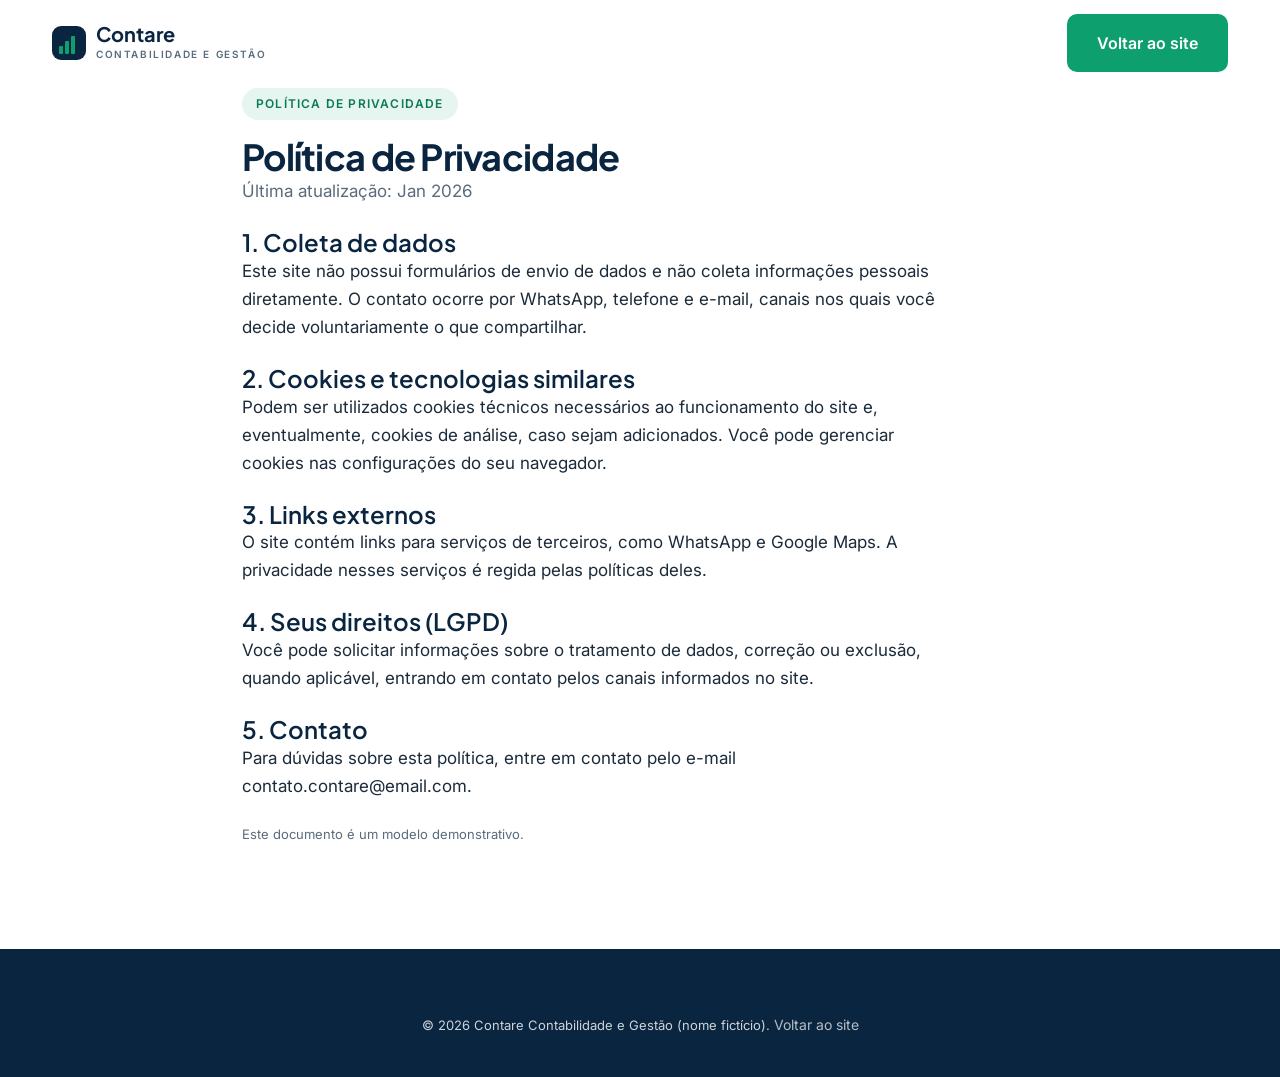
==== commit 8cdb1b35: "padronizacao de dados ficticios" ====
--- a/politica-de-privacidade.html
+++ b/politica-de-privacidade.html
@@ -1,4 +1,4 @@
-<!DOCTYPE html>
+﻿<!DOCTYPE html>
 <html lang="pt-BR">
 <head>
   <meta charset="UTF-8">
@@ -39,7 +39,7 @@
       <h3 style="margin-top:24px;">4. Seus direitos (LGPD)</h3>
       <p>Você pode solicitar informações sobre o tratamento de dados, correção ou exclusão, quando aplicável, entrando em contato pelos canais informados no site.</p>
       <h3 style="margin-top:24px;">5. Contato</h3>
-      <p>Para dúvidas sobre esta política, entre em contato pelo e-mail contato@exemplo-contabilidade.com.br.</p>
+      <p>Para dúvidas sobre esta política, entre em contato pelo e-mail contato.contare@email.com.</p>
       <p style="font-size:13px;color:var(--color-muted);margin-top:24px;">Este documento é um modelo demonstrativo.</p>
     </div>
   </main>
